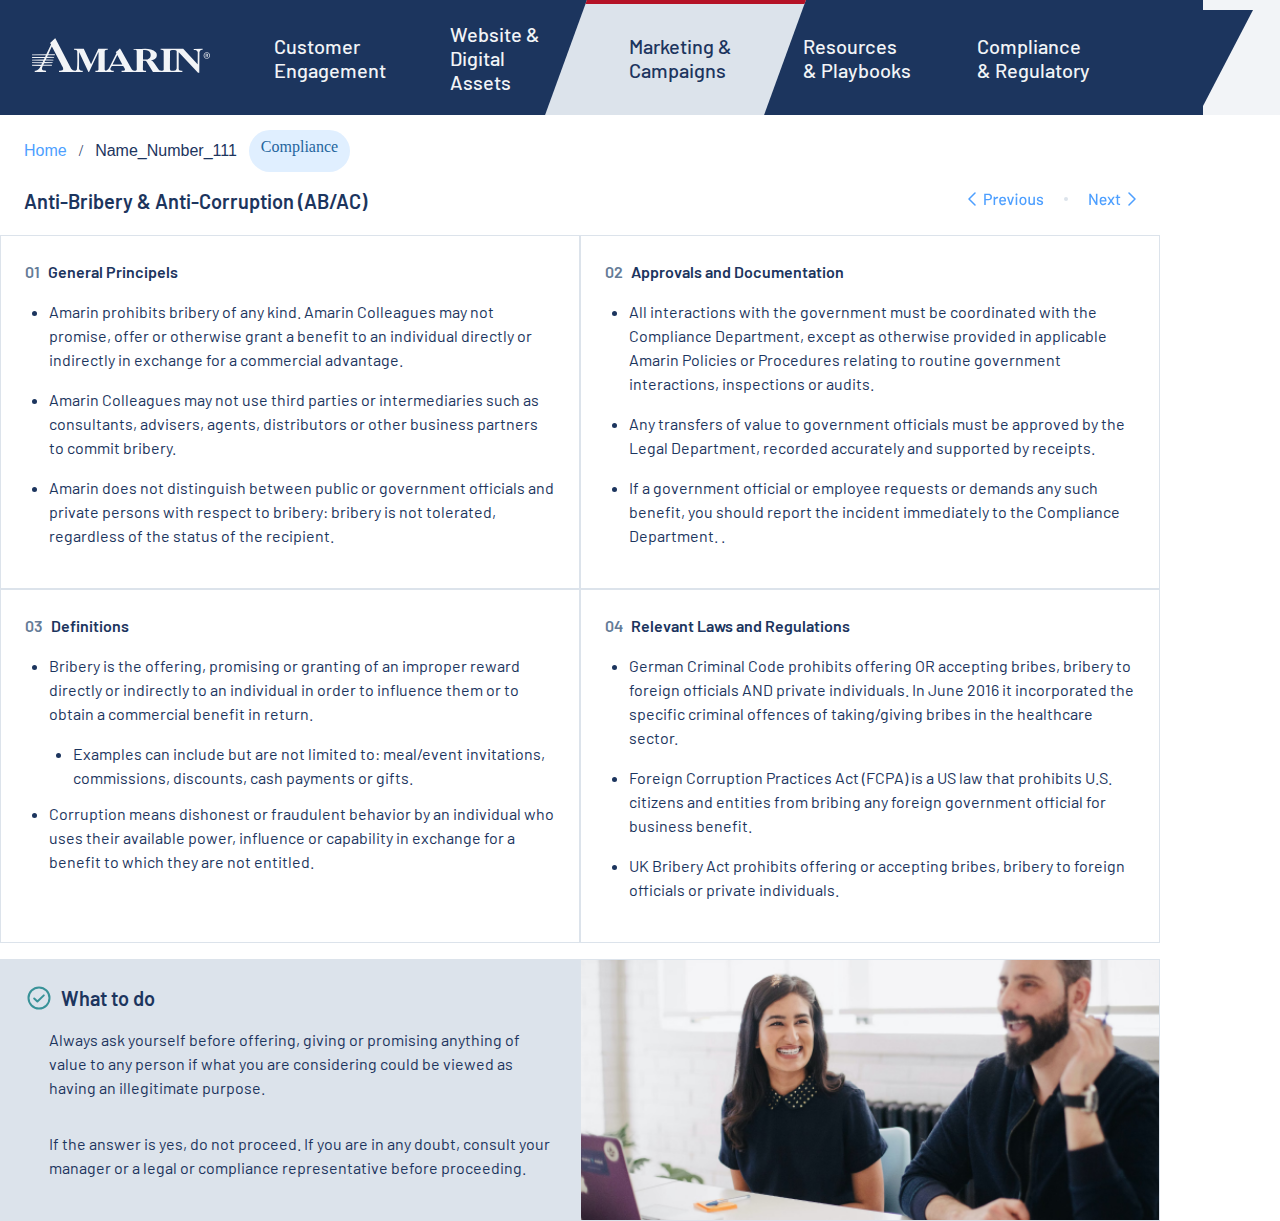
==== Anti-Bribery.html @ 61ca7d9d "tables" ====
<!DOCTYPE html>
<html lang="en">
<head>
    <meta charset="UTF-8">
    <meta http-equiv="X-UA-Compatible" content="IE=edge">
    <meta name="viewport" content="width=device-width, initial-scale=1.0">   
    <link rel="stylesheet" href="\css\style.css"> 
    <link rel="stylesheet" href="\css\fonts_style.css">
    <link rel="stylesheet" href="\css\styleofcodeofconduct.css">  
    <title>Code of Conduct and Ethical Responsibility</title>
</head>
<body>
    <header>
        <nav class="nav bg_amarin_blue">
            <div class="box bg_transparent_horizons"></div>
            <ul class="frame_111">
                <li><a href="main.html" class="logo"><img src="image\logo.svg"></a></li>
                <li class="white_dove ul_li">Customer Engagement</li>
                <li class="white_dove ul_li">Website & Digital Assets</li>
                <li class="amarin_blue ul_li">Marketing & Campaigns</li>
                <li class="white_dove ul_li">Resources & Playbooks</li>
                <li class="white_dove ul_li">Compliance & Regulatory</li>
            </ul>
            </div>
            <div class="menu white_dove ul_li">
                <div class="menu_1 bg_red_moon"></div>
                <div class="block">
                <img src="image\search.svg" alt="">
                <img src="image\web.svg" alt="">
                <img src="image\line.svg" alt="">
                <img src="image\menu.svg" alt="">
                </div>
            </div>
        </nav>
    </header>
    <div class="content_nav">
        <div class="main_nav">
            <div class="nav_content">
                <div class="frame_49">
                        <p class="frame_49_text_1 bright_ocean">Home</p>
                        <p class="amarin_blue">/</p>
                        <p class="frame_49_text amarin_blue">Name_Number_111</p>
                        <p class="button_compliance">Compliance</p>
                    </div>
                    <div>
                        <p class="amarin_blue semi_bold_20">Anti-Bribery & Anti-Corruption (AB/AC)</p>
                    </div>
                </div>
                <div class="frame_93">
                    <p><a href="Code of Conduct and Ethical Responsibility.html"><img src="image\previous_1.svg"></a></p>
                    <p class="ellipse"><img src="image\ellipse.svg"></p>
                    <p><a href=""><img src="image\next_actual.svg"></a></p>
                </div>
        </div>
        <div class="conteiner">
            <div class="conteiner_part_1">
                <div class="conteiner_content">
                    <div class="conteiner_section">
                        <div class="conteiner_section_head"><p class="sea_stone semi_bold_16">01</p><p class="amarin_blue semi_bold_16">General Principels</p></div>
                        <ul>
                            <li class="regular_16 amarin_blue table_row_2_body_1">Amarin prohibits bribery of any kind. Amarin Colleagues may not promise, offer or 
                                otherwise grant a benefit to 
                                an individual directly or indirectly in exchange for a commercial advantage.</li>
                            <li class="regular_16 amarin_blue table_row_2_body_1">Amarin Colleagues may not use third parties or intermediaries such as consultants, advisers, 
                                agents, distributors or other business partners to commit bribery.</li>
                            <li class="regular_16 amarin_blue table_row_2_body_1">Amarin does not distinguish between public or government officials and private persons with respect to bribery: 
                                bribery is not tolerated, regardless of the status of the recipient. </li>
                        </ul>
                    </div>
                    <div class="conteiner_section">                    
                        <div class="conteiner_section_head"><p class="sea_stone semi_bold_16">02</p><p class="amarin_blue semi_bold_16">Approvals and Documentation </p></div>
                    <ul>
                        <li class="regular_16 amarin_blue table_row_2_body_1">All interactions with the government must be coordinated with the Compliance 
                            Department, except as otherwise provided in applicable Amarin Policies or Procedures relating to routine government 
                            interactions, inspections or audits. </li>
                        <li class="regular_16 amarin_blue table_row_2_body_1">Any transfers of value to government officials must be approved by the Legal Department,  recorded accurately and supported by receipts.</li>
                        <li class="regular_16 amarin_blue table_row_2_body_1">If a government official or employee requests or demands any such benefit, you should report the incident immediately to the Compliance Department. .</li>
                    </ul>
                </div>
                </div>
                <div class="conteiner_content">
                    <div class="conteiner_section">
                        <div class="conteiner_section_head"><p class="sea_stone semi_bold_16">03</p><p class="amarin_blue semi_bold_16">Definitions</p></div>
                    <ul>
                        <li class="regular_16 amarin_blue table_row_2_body_1">Bribery is the offering, promising or granting of an improper reward directly or indirectly to an individual in order to influence 
                            them or to obtain a commercial benefit in return.</li>
                        <li class="list_style_type regular_16 amarin_blue table_row_2_body_2">Examples can include but are not limited to: meal/event invitations, 
                            commissions, discounts, cash payments or gifts.</li>
                        <li class="regular_16 amarin_blue table_row_2_body_1">Corruption means dishonest or fraudulent behavior by an individual who uses their available power, influence or capability 
                            in exchange for a benefit to which they are not entitled.</li>
                    </ul>
                    </div>
                    <div class="conteiner_section">
                        <div class="conteiner_section_head"><p class="sea_stone semi_bold_16">04</p><p class="amarin_blue semi_bold_16">Relevant Laws and Regulations</p></div>
                    <ul>
                        <li class="regular_16 amarin_blue table_row_2_body_1">German Criminal Code prohibits offering OR accepting bribes, bribery to foreign officials AND private individuals. 
                            In June 2016 it incorporated the specific criminal 
                            offences of taking/giving bribes in the healthcare sector.</li>
                        <li class="regular_16 amarin_blue table_row_2_body_1">Foreign Corruption Practices Act (FCPA) is a US law that prohibits U.S. citizens and entities from bribing any foreign government 
                            official for business benefit.</li>
                        <li class="regular_16 amarin_blue table_row_2_body_1">UK Bribery Act prohibits offering or accepting bribes, bribery to foreign officials or private individuals.</li>
                    </ul>
                    </div>
                </div>
            </div>
            <div class="conteiner_content bg_transparent_horizons">
                <div class="conteiner_section">
                    <div class="conteiner_section_head"><img src="image\tic.svg"><p class="amarin_blue semi_bold_20">What to do</p></div>
                        <p class="regular_16 amarin_blue table_row_2_body_1">Always ask yourself before offering, giving or promising anything of value 
                            to any person if what you are 
                            considering could be viewed as having an illegitimate purpose.</p>
                        <p class="regular_16 amarin_blue table_row_2_body_1">If the answer is yes, do not proceed. If you are in any doubt, consult your manager or a 
                            legal or compliance representative before proceeding.</p>
                </div>
                <div class="conteiner_section img_section_2">                    

                </div>
            </div>            
</body>
</html>
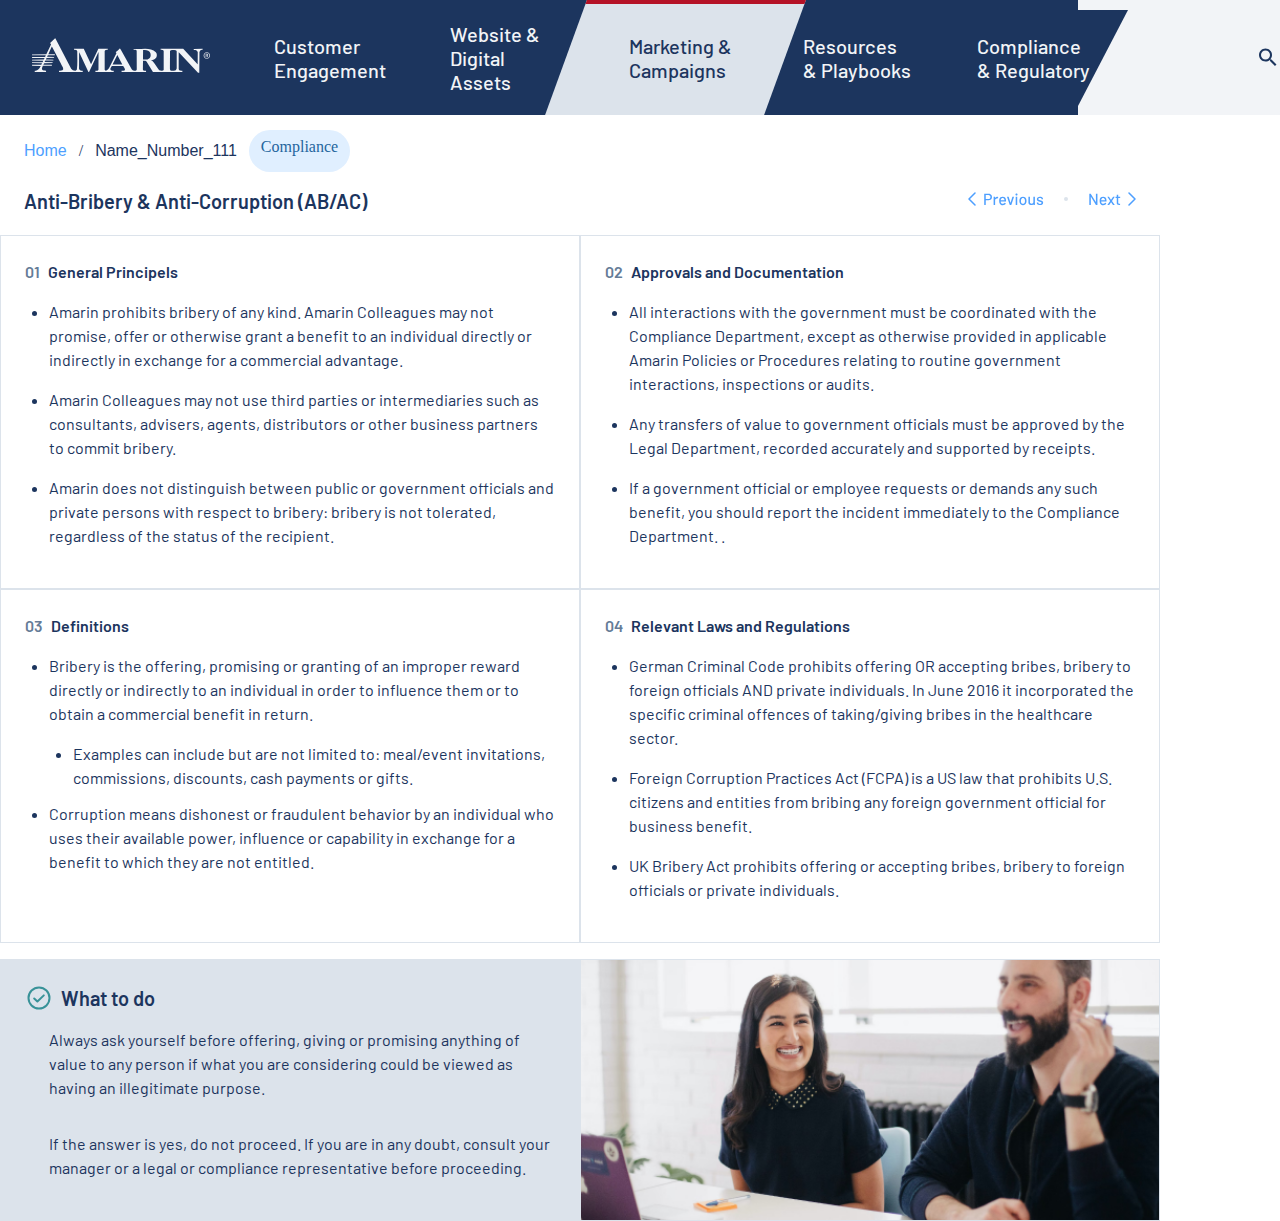
==== commit 64585c43: "any comment" ====
--- a/Anti-Bribery.html
+++ b/Anti-Bribery.html
@@ -6,8 +6,9 @@
     <meta name="viewport" content="width=device-width, initial-scale=1.0">   
     <link rel="stylesheet" href="\css\style.css"> 
     <link rel="stylesheet" href="\css\fonts_style.css">
-    <link rel="stylesheet" href="\css\styleofcodeofconduct.css">  
-    <title>Code of Conduct and Ethical Responsibility</title>
+    <link rel="stylesheet" href="\css\styleofcodeofconduct.css">
+    <link rel="stylesheet" href="\css\style main nav.css"> 
+    <title>Anti-Bribery & Anti-Corruption (AB/AC)</title>
 </head>
 <body>
     <header>
@@ -49,7 +50,7 @@
                 <div class="frame_93">
                     <p><a href="Code of Conduct and Ethical Responsibility.html"><img src="image\previous_1.svg"></a></p>
                     <p class="ellipse"><img src="image\ellipse.svg"></p>
-                    <p><a href=""><img src="image\next_actual.svg"></a></p>
+                    <p><a href="data privacy.html"><img src="image\next_actual.svg"></a></p>
                 </div>
         </div>
         <div class="conteiner">
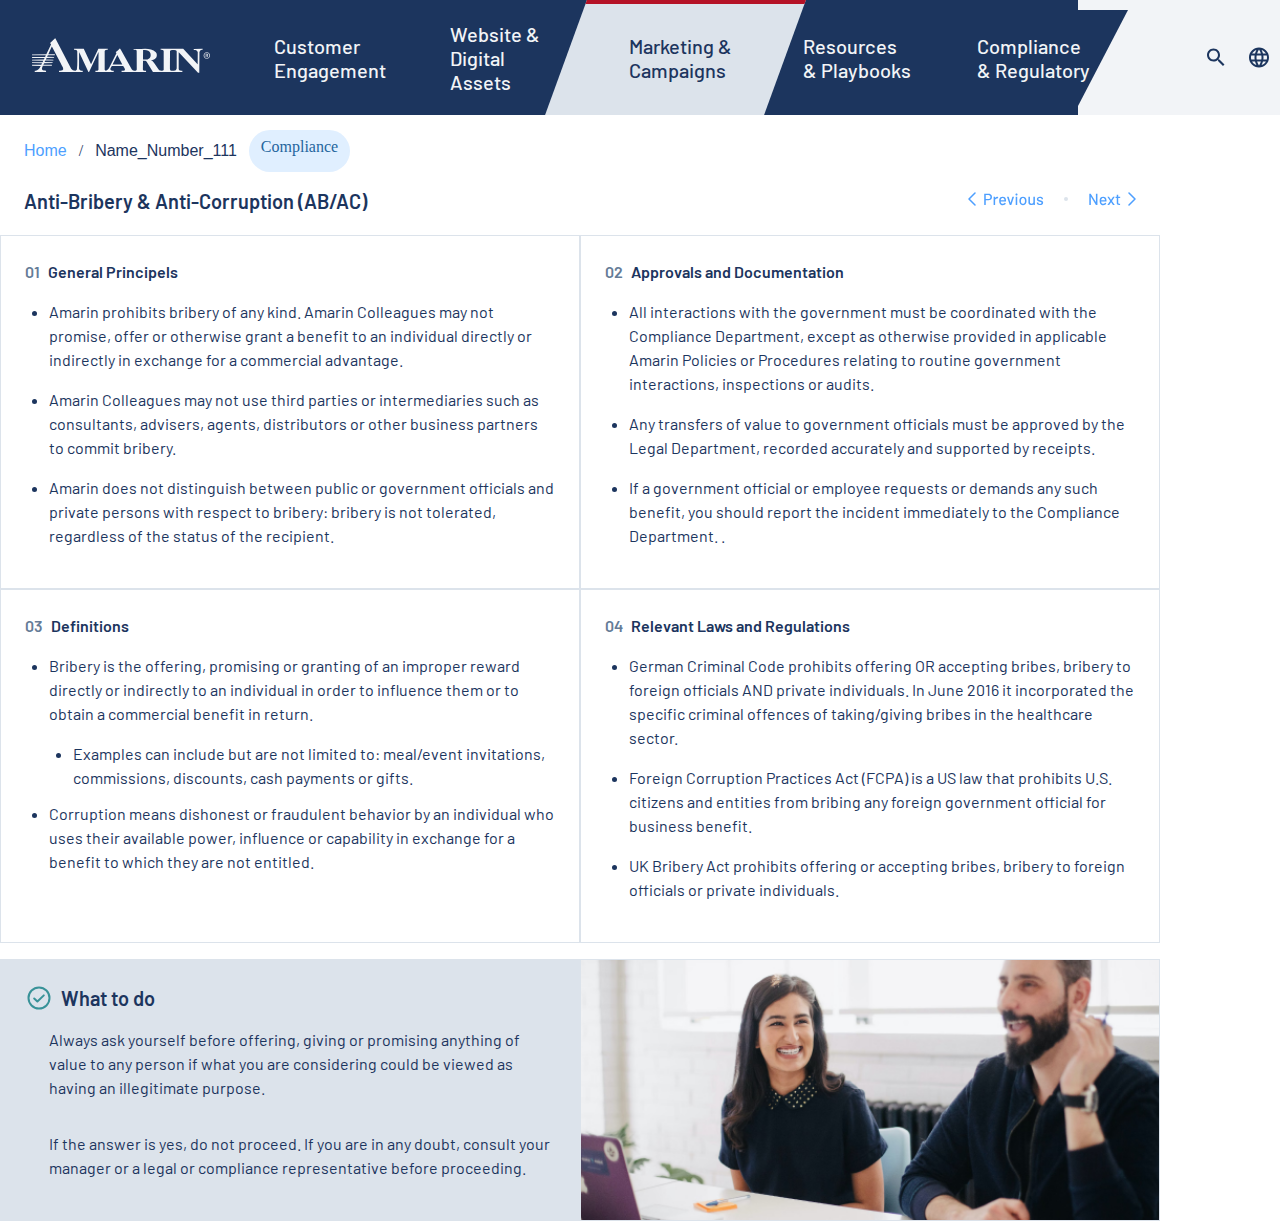
==== commit 2878a40b: "any comment" ====
--- a/Anti-Bribery.html
+++ b/Anti-Bribery.html
@@ -8,6 +8,7 @@
     <link rel="stylesheet" href="\css\fonts_style.css">
     <link rel="stylesheet" href="\css\styleofcodeofconduct.css">
     <link rel="stylesheet" href="\css\style main nav.css"> 
+    <link rel="stylesheet" href="\css\style content_nav.css">
     <title>Anti-Bribery & Anti-Corruption (AB/AC)</title>
 </head>
 <body>
